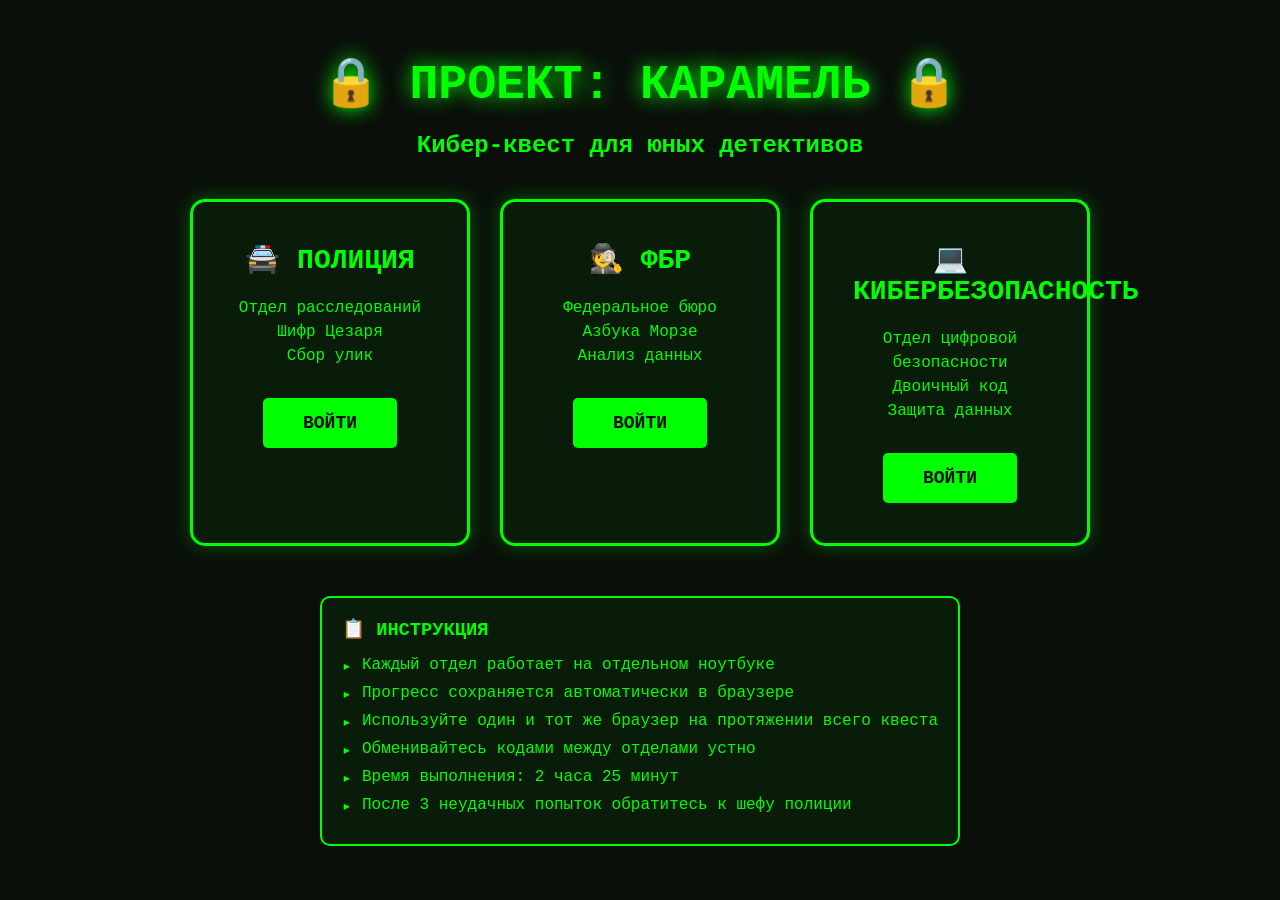
==== index.html @ aca15f00 "Add files via upload" ====
<!DOCTYPE html>
<html lang="ru">
<head>
    <meta charset="UTF-8">
    <meta name="viewport" content="width=device-width, initial-scale=1.0">
    <title>Проект: Карамель - Кибер-квест</title>
    <style>
        * {
            margin: 0;
            padding: 0;
            box-sizing: border-box;
        }
        
        body {
            font-family: 'Courier New', monospace;
            background-color: #0a0f0a;
            color: #00ff00;
            padding: 20px;
            min-height: 100vh;
            display: flex;
            flex-direction: column;
            justify-content: center;
            align-items: center;
        }
        
        h1 {
            font-size: 48px;
            margin-bottom: 20px;
            text-shadow: 0 0 20px #00ff00;
            text-align: center;
        }
        
        h2 {
            font-size: 24px;
            margin-bottom: 40px;
            text-align: center;
        }
        
        .departments {
            display: flex;
            gap: 30px;
            flex-wrap: wrap;
            justify-content: center;
        }
        
        .dept-card {
            background: rgba(0, 255, 0, 0.05);
            border: 3px solid #00ff00;
            border-radius: 15px;
            padding: 40px;
            width: 280px;
            text-align: center;
            transition: all 0.3s;
            box-shadow: 0 0 20px rgba(0, 255, 0, 0.3);
        }
        
        .dept-card:hover {
            transform: scale(1.05);
            box-shadow: 0 0 30px rgba(0, 255, 0, 0.5);
        }
        
        .dept-card h3 {
            font-size: 28px;
            margin-bottom: 20px;
        }
        
        .dept-card p {
            font-size: 16px;
            margin-bottom: 30px;
            line-height: 1.5;
        }
        
        .dept-card a {
            display: inline-block;
            background: #00ff00;
            color: #0a0f0a;
            padding: 15px 40px;
            text-decoration: none;
            border-radius: 5px;
            font-weight: bold;
            font-size: 18px;
            transition: all 0.3s;
        }
        
        .dept-card a:hover {
            background: #00cc00;
            box-shadow: 0 0 15px #00ff00;
        }
        
        .info {
            margin-top: 50px;
            padding: 20px;
            border: 2px solid #00ff00;
            border-radius: 10px;
            max-width: 800px;
            background: rgba(0, 255, 0, 0.05);
        }
        
        .info h3 {
            margin-bottom: 15px;
        }
        
        .info ul {
            list-style: none;
            padding-left: 0;
        }
        
        .info li {
            margin-bottom: 10px;
            padding-left: 20px;
            position: relative;
        }
        
        .info li:before {
            content: "▸";
            position: absolute;
            left: 0;
            color: #00ff00;
        }
    </style>
</head>
<body>
    <h1>🔒 ПРОЕКТ: КАРАМЕЛЬ 🔒</h1>
    <h2>Кибер-квест для юных детективов</h2>
    
    <div class="departments">
        <div class="dept-card">
            <h3>🚔 ПОЛИЦИЯ</h3>
            <p>Отдел расследований<br>Шифр Цезаря<br>Сбор улик</p>
            <a href="police.html">ВОЙТИ</a>
        </div>
        
        <div class="dept-card">
            <h3>🕵️ ФБР</h3>
            <p>Федеральное бюро<br>Азбука Морзе<br>Анализ данных</p>
            <a href="fbi.html">ВОЙТИ</a>
        </div>
        
        <div class="dept-card">
            <h3>💻 КИБЕРБЕЗОПАСНОСТЬ</h3>
            <p>Отдел цифровой безопасности<br>Двоичный код<br>Защита данных</p>
            <a href="cyber.html">ВОЙТИ</a>
        </div>
    </div>
    
    <div class="info">
        <h3>📋 ИНСТРУКЦИЯ</h3>
        <ul>
            <li>Каждый отдел работает на отдельном ноутбуке</li>
            <li>Прогресс сохраняется автоматически в браузере</li>
            <li>Используйте один и тот же браузер на протяжении всего квеста</li>
            <li>Обменивайтесь кодами между отделами устно</li>
            <li>Время выполнения: 2 часа 25 минут</li>
            <li>После 3 неудачных попыток обратитесь к шефу полиции</li>
        </ul>
    </div>
</body>
</html>
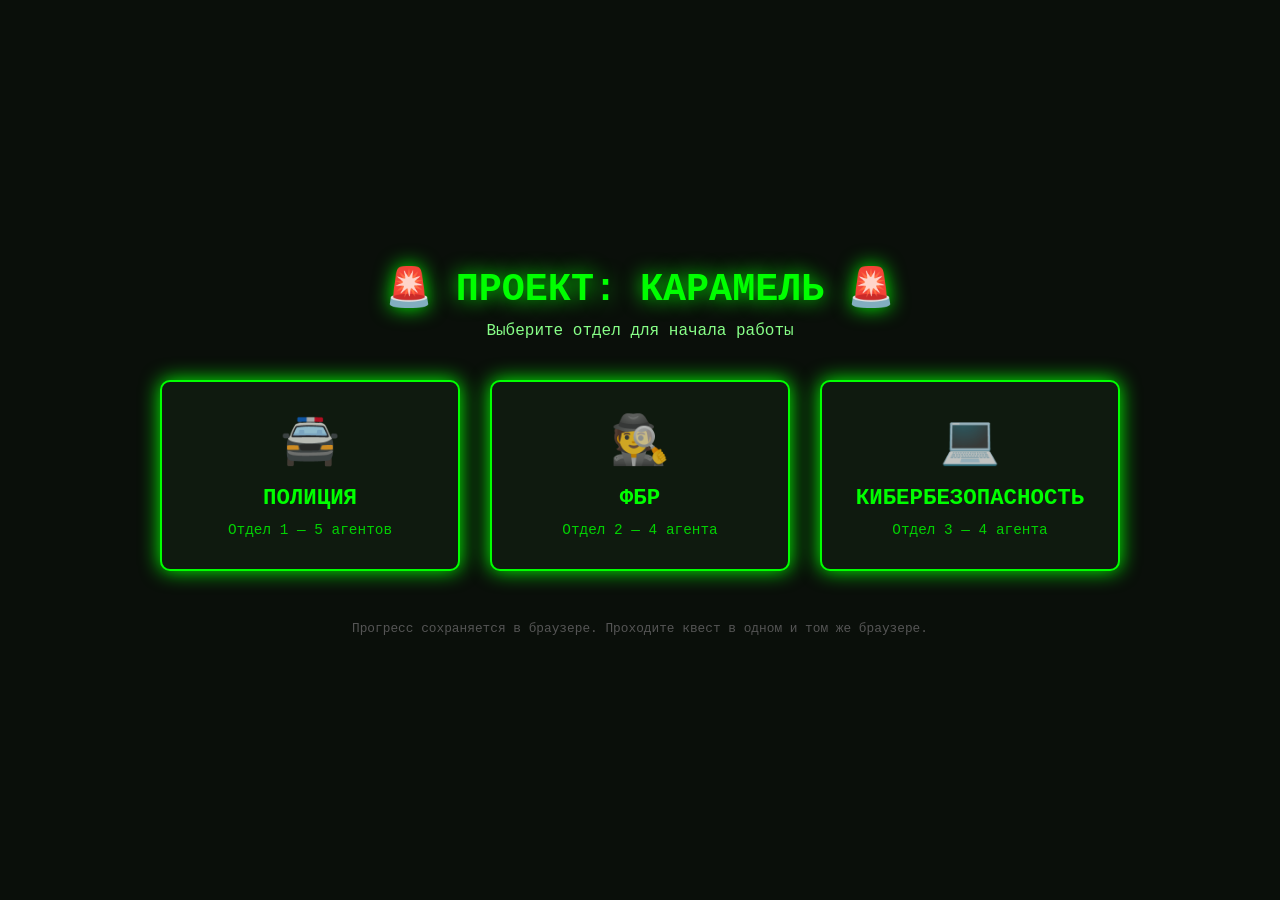
==== commit dd45b348: "Update index.html" ====
--- a/index.html
+++ b/index.html
@@ -1,158 +1,53 @@
 <!DOCTYPE html>
 <html lang="ru">
 <head>
-    <meta charset="UTF-8">
-    <meta name="viewport" content="width=device-width, initial-scale=1.0">
-    <title>Проект: Карамель - Кибер-квест</title>
-    <style>
-        * {
-            margin: 0;
-            padding: 0;
-            box-sizing: border-box;
-        }
-        
-        body {
-            font-family: 'Courier New', monospace;
-            background-color: #0a0f0a;
-            color: #00ff00;
-            padding: 20px;
-            min-height: 100vh;
-            display: flex;
-            flex-direction: column;
-            justify-content: center;
-            align-items: center;
-        }
-        
-        h1 {
-            font-size: 48px;
-            margin-bottom: 20px;
-            text-shadow: 0 0 20px #00ff00;
-            text-align: center;
-        }
-        
-        h2 {
-            font-size: 24px;
-            margin-bottom: 40px;
-            text-align: center;
-        }
-        
-        .departments {
-            display: flex;
-            gap: 30px;
-            flex-wrap: wrap;
-            justify-content: center;
-        }
-        
-        .dept-card {
-            background: rgba(0, 255, 0, 0.05);
-            border: 3px solid #00ff00;
-            border-radius: 15px;
-            padding: 40px;
-            width: 280px;
-            text-align: center;
-            transition: all 0.3s;
-            box-shadow: 0 0 20px rgba(0, 255, 0, 0.3);
-        }
-        
-        .dept-card:hover {
-            transform: scale(1.05);
-            box-shadow: 0 0 30px rgba(0, 255, 0, 0.5);
-        }
-        
-        .dept-card h3 {
-            font-size: 28px;
-            margin-bottom: 20px;
-        }
-        
-        .dept-card p {
-            font-size: 16px;
-            margin-bottom: 30px;
-            line-height: 1.5;
-        }
-        
-        .dept-card a {
-            display: inline-block;
-            background: #00ff00;
-            color: #0a0f0a;
-            padding: 15px 40px;
-            text-decoration: none;
-            border-radius: 5px;
-            font-weight: bold;
-            font-size: 18px;
-            transition: all 0.3s;
-        }
-        
-        .dept-card a:hover {
-            background: #00cc00;
-            box-shadow: 0 0 15px #00ff00;
-        }
-        
-        .info {
-            margin-top: 50px;
-            padding: 20px;
-            border: 2px solid #00ff00;
-            border-radius: 10px;
-            max-width: 800px;
-            background: rgba(0, 255, 0, 0.05);
-        }
-        
-        .info h3 {
-            margin-bottom: 15px;
-        }
-        
-        .info ul {
-            list-style: none;
-            padding-left: 0;
-        }
-        
-        .info li {
-            margin-bottom: 10px;
-            padding-left: 20px;
-            position: relative;
-        }
-        
-        .info li:before {
-            content: "▸";
-            position: absolute;
-            left: 0;
-            color: #00ff00;
-        }
-    </style>
+<meta charset="UTF-8">
+<meta name="viewport" content="width=device-width, initial-scale=1.0">
+<title>Кибер-квест «Проект: Карамель» — выбор отдела</title>
+<style>
+  * { box-sizing: border-box; margin: 0; padding: 0; }
+  body {
+    background: #0a0f0a; color: #00ff00;
+    font-family: 'Courier New', Courier, monospace;
+    min-height: 100vh; display: flex; flex-direction: column;
+    align-items: center; justify-content: center; padding: 20px;
+  }
+  h1 { font-size: 2.4em; text-shadow: 0 0 20px #00ff00; text-align: center; margin-bottom: 10px; }
+  p.sub { color: #8f8; margin-bottom: 40px; text-align: center; }
+  .cards { display: flex; gap: 30px; flex-wrap: wrap; justify-content: center; }
+  a.card {
+    display: block; width: 300px; padding: 30px 20px;
+    border: 2px solid #00ff00; border-radius: 10px;
+    background: #0f1a0f; color: #00ff00; text-decoration: none;
+    text-align: center; transition: .2s; box-shadow: 0 0 20px #00ff00;
+  }
+  a.card:hover { background: #00ff00; color: #0a0f0a; }
+  a.card .icon { font-size: 3em; display: block; margin-bottom: 15px; }
+  a.card h2 { font-size: 1.4em; margin-bottom: 10px; }
+  a.card span { font-size: .9em; opacity: .8; }
+  footer { margin-top: 50px; color: #555; font-size: .8em; }
+</style>
 </head>
 <body>
-    <h1>🔒 ПРОЕКТ: КАРАМЕЛЬ 🔒</h1>
-    <h2>Кибер-квест для юных детективов</h2>
-    
-    <div class="departments">
-        <div class="dept-card">
-            <h3>🚔 ПОЛИЦИЯ</h3>
-            <p>Отдел расследований<br>Шифр Цезаря<br>Сбор улик</p>
-            <a href="police.html">ВОЙТИ</a>
-        </div>
-        
-        <div class="dept-card">
-            <h3>🕵️ ФБР</h3>
-            <p>Федеральное бюро<br>Азбука Морзе<br>Анализ данных</p>
-            <a href="fbi.html">ВОЙТИ</a>
-        </div>
-        
-        <div class="dept-card">
-            <h3>💻 КИБЕРБЕЗОПАСНОСТЬ</h3>
-            <p>Отдел цифровой безопасности<br>Двоичный код<br>Защита данных</p>
-            <a href="cyber.html">ВОЙТИ</a>
-        </div>
-    </div>
-    
-    <div class="info">
-        <h3>📋 ИНСТРУКЦИЯ</h3>
-        <ul>
-            <li>Каждый отдел работает на отдельном ноутбуке</li>
-            <li>Прогресс сохраняется автоматически в браузере</li>
-            <li>Используйте один и тот же браузер на протяжении всего квеста</li>
-            <li>Обменивайтесь кодами между отделами устно</li>
-            <li>Время выполнения: 2 часа 25 минут</li>
-            <li>После 3 неудачных попыток обратитесь к шефу полиции</li>
-        </ul>
-    </div>
+  <h1>🚨 ПРОЕКТ: КАРАМЕЛЬ 🚨</h1>
+  <p class="sub">Выберите отдел для начала работы</p>
+  <div class="cards">
+    <a class="card" href="police.html">
+      <span class="icon">🚔</span>
+      <h2>ПОЛИЦИЯ</h2>
+      <span>Отдел 1 — 5 агентов</span>
+    </a>
+    <a class="card" href="fbi.html">
+      <span class="icon">🕵️</span>
+      <h2>ФБР</h2>
+      <span>Отдел 2 — 4 агента</span>
+    </a>
+    <a class="card" href="cyber.html">
+      <span class="icon">💻</span>
+      <h2>КИБЕРБЕЗОПАСНОСТЬ</h2>
+      <span>Отдел 3 — 4 агента</span>
+    </a>
+  </div>
+  <footer>Прогресс сохраняется в браузере. Проходите квест в одном и том же браузере.</footer>
 </body>
-</html>+</html>
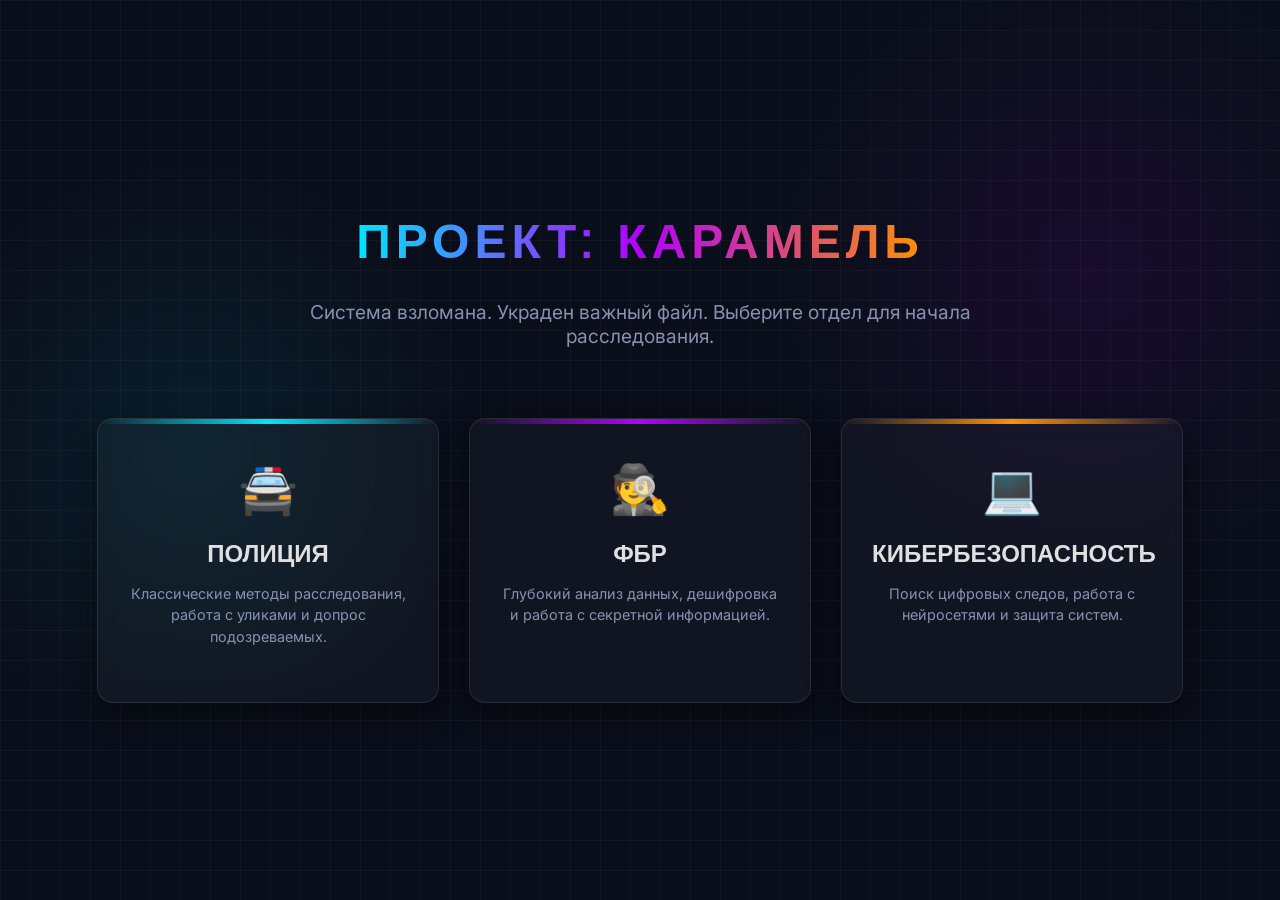
==== commit 4c043ff8: "Update index.html" ====
--- a/index.html
+++ b/index.html
@@ -1,53 +1,124 @@
 <!DOCTYPE html>
 <html lang="ru">
 <head>
-<meta charset="UTF-8">
-<meta name="viewport" content="width=device-width, initial-scale=1.0">
-<title>Кибер-квест «Проект: Карамель» — выбор отдела</title>
-<style>
-  * { box-sizing: border-box; margin: 0; padding: 0; }
-  body {
-    background: #0a0f0a; color: #00ff00;
-    font-family: 'Courier New', Courier, monospace;
-    min-height: 100vh; display: flex; flex-direction: column;
-    align-items: center; justify-content: center; padding: 20px;
-  }
-  h1 { font-size: 2.4em; text-shadow: 0 0 20px #00ff00; text-align: center; margin-bottom: 10px; }
-  p.sub { color: #8f8; margin-bottom: 40px; text-align: center; }
-  .cards { display: flex; gap: 30px; flex-wrap: wrap; justify-content: center; }
-  a.card {
-    display: block; width: 300px; padding: 30px 20px;
-    border: 2px solid #00ff00; border-radius: 10px;
-    background: #0f1a0f; color: #00ff00; text-decoration: none;
-    text-align: center; transition: .2s; box-shadow: 0 0 20px #00ff00;
-  }
-  a.card:hover { background: #00ff00; color: #0a0f0a; }
-  a.card .icon { font-size: 3em; display: block; margin-bottom: 15px; }
-  a.card h2 { font-size: 1.4em; margin-bottom: 10px; }
-  a.card span { font-size: .9em; opacity: .8; }
-  footer { margin-top: 50px; color: #555; font-size: .8em; }
-</style>
+    <meta charset="UTF-8">
+    <meta name="viewport" content="width=device-width, initial-scale=1.0">
+    <title>КИБЕР-КВЕСТ | ВЫБОР ОТДЕЛА</title>
+    <link href="https://fonts.googleapis.com/css2?family=Orbitron:wght@400;700&family=Inter:wght@300;400;600&display=swap" rel="stylesheet">
+    <style>
+        :root {
+            --bg-color: #0a0e1a;
+            --text-color: #e0e0e0;
+            --police-color: #00e5ff;
+            --fbi-color: #b300ff;
+            --cyber-color: #ff9100;
+        }
+        body {
+            background-color: var(--bg-color);
+            background-image: 
+                radial-gradient(circle at 15% 50%, rgba(0, 229, 255, 0.08), transparent 25%),
+                radial-gradient(circle at 85% 30%, rgba(179, 0, 255, 0.08), transparent 25%),
+                linear-gradient(rgba(255,255,255,0.03) 1px, transparent 1px),
+                linear-gradient(90deg, rgba(255,255,255,0.03) 1px, transparent 1px);
+            background-size: 100% 100%, 100% 100%, 30px 30px, 30px 30px;
+            color: var(--text-color);
+            font-family: 'Inter', sans-serif;
+            margin: 0;
+            padding: 0;
+            min-height: 100vh;
+            display: flex;
+            flex-direction: column;
+            align-items: center;
+            justify-content: center;
+            overflow-x: hidden;
+        }
+        h1 {
+            font-family: 'Orbitron', sans-serif;
+            font-size: 3rem;
+            text-transform: uppercase;
+            letter-spacing: 5px;
+            margin-bottom: 10px;
+            text-align: center;
+            background: linear-gradient(90deg, #00e5ff, #b300ff, #ff9100);
+            -webkit-background-clip: text;
+            -webkit-text-fill-color: transparent;
+            animation: pulse 3s infinite alternate;
+        }
+        p.subtitle {
+            font-size: 1.2rem;
+            color: #8892b0;
+            margin-bottom: 50px;
+            text-align: center;
+            max-width: 800px;
+        }
+        .cards-container {
+            display: flex;
+            gap: 30px;
+            flex-wrap: wrap;
+            justify-content: center;
+            padding: 20px;
+        }
+        .card {
+            background: rgba(255, 255, 255, 0.03);
+            backdrop-filter: blur(10px);
+            border: 1px solid rgba(255, 255, 255, 0.1);
+            border-radius: 16px;
+            padding: 40px 30px;
+            width: 280px;
+            text-align: center;
+            text-decoration: none;
+            color: var(--text-color);
+            transition: all 0.4s ease;
+            position: relative;
+            overflow: hidden;
+            box-shadow: 0 10px 30px rgba(0,0,0,0.5);
+        }
+        .card::before {
+            content: '';
+            position: absolute;
+            top: 0; left: 0; width: 100%; height: 5px;
+            background: linear-gradient(90deg, transparent, transparent);
+            transition: all 0.4s ease;
+        }
+        .card.police::before { background: linear-gradient(90deg, transparent, var(--police-color), transparent); }
+        .card.fbi::before { background: linear-gradient(90deg, transparent, var(--fbi-color), transparent); }
+        .card.cyber::before { background: linear-gradient(90deg, transparent, var(--cyber-color), transparent); }
+        
+        .card:hover { transform: translateY(-10px) scale(1.02); }
+        .card.police:hover { border-color: var(--police-color); box-shadow: 0 10px 40px rgba(0, 229, 255, 0.3); }
+        .card.fbi:hover { border-color: var(--fbi-color); box-shadow: 0 10px 40px rgba(179, 0, 255, 0.3); }
+        .card.cyber:hover { border-color: var(--cyber-color); box-shadow: 0 10px 40px rgba(255, 145, 0, 0.3); }
+
+        .card h2 { font-family: 'Orbitron', sans-serif; font-size: 1.5rem; margin-bottom: 15px; }
+        .card p { font-size: 0.9rem; color: #8892b0; line-height: 1.5; }
+        .icon { font-size: 3rem; margin-bottom: 20px; display: block; }
+        
+        @keyframes pulse {
+            0% { text-shadow: 0 0 10px rgba(0, 229, 255, 0.2); }
+            100% { text-shadow: 0 0 20px rgba(179, 0, 255, 0.4); }
+        }
+    </style>
 </head>
 <body>
-  <h1>🚨 ПРОЕКТ: КАРАМЕЛЬ 🚨</h1>
-  <p class="sub">Выберите отдел для начала работы</p>
-  <div class="cards">
-    <a class="card" href="police.html">
-      <span class="icon">🚔</span>
-      <h2>ПОЛИЦИЯ</h2>
-      <span>Отдел 1 — 5 агентов</span>
-    </a>
-    <a class="card" href="fbi.html">
-      <span class="icon">🕵️</span>
-      <h2>ФБР</h2>
-      <span>Отдел 2 — 4 агента</span>
-    </a>
-    <a class="card" href="cyber.html">
-      <span class="icon">💻</span>
-      <h2>КИБЕРБЕЗОПАСНОСТЬ</h2>
-      <span>Отдел 3 — 4 агента</span>
-    </a>
-  </div>
-  <footer>Прогресс сохраняется в браузере. Проходите квест в одном и том же браузере.</footer>
+    <h1>Проект: Карамель</h1>
+    <p class="subtitle">Система взломана. Украден важный файл. Выберите отдел для начала расследования.</p>
+
+    <div class="cards-container">
+        <a href="police.html" class="card police">
+            <span class="icon">🚔</span>
+            <h2>ПОЛИЦИЯ</h2>
+            <p>Классические методы расследования, работа с уликами и допрос подозреваемых.</p>
+        </a>
+        <a href="fbi.html" class="card fbi">
+            <span class="icon">🕵️</span>
+            <h2>ФБР</h2>
+            <p>Глубокий анализ данных, дешифровка и работа с секретной информацией.</p>
+        </a>
+        <a href="cyber.html" class="card cyber">
+            <span class="icon">💻</span>
+            <h2>КИБЕРБЕЗОПАСНОСТЬ</h2>
+            <p>Поиск цифровых следов, работа с нейросетями и защита систем.</p>
+        </a>
+    </div>
 </body>
 </html>
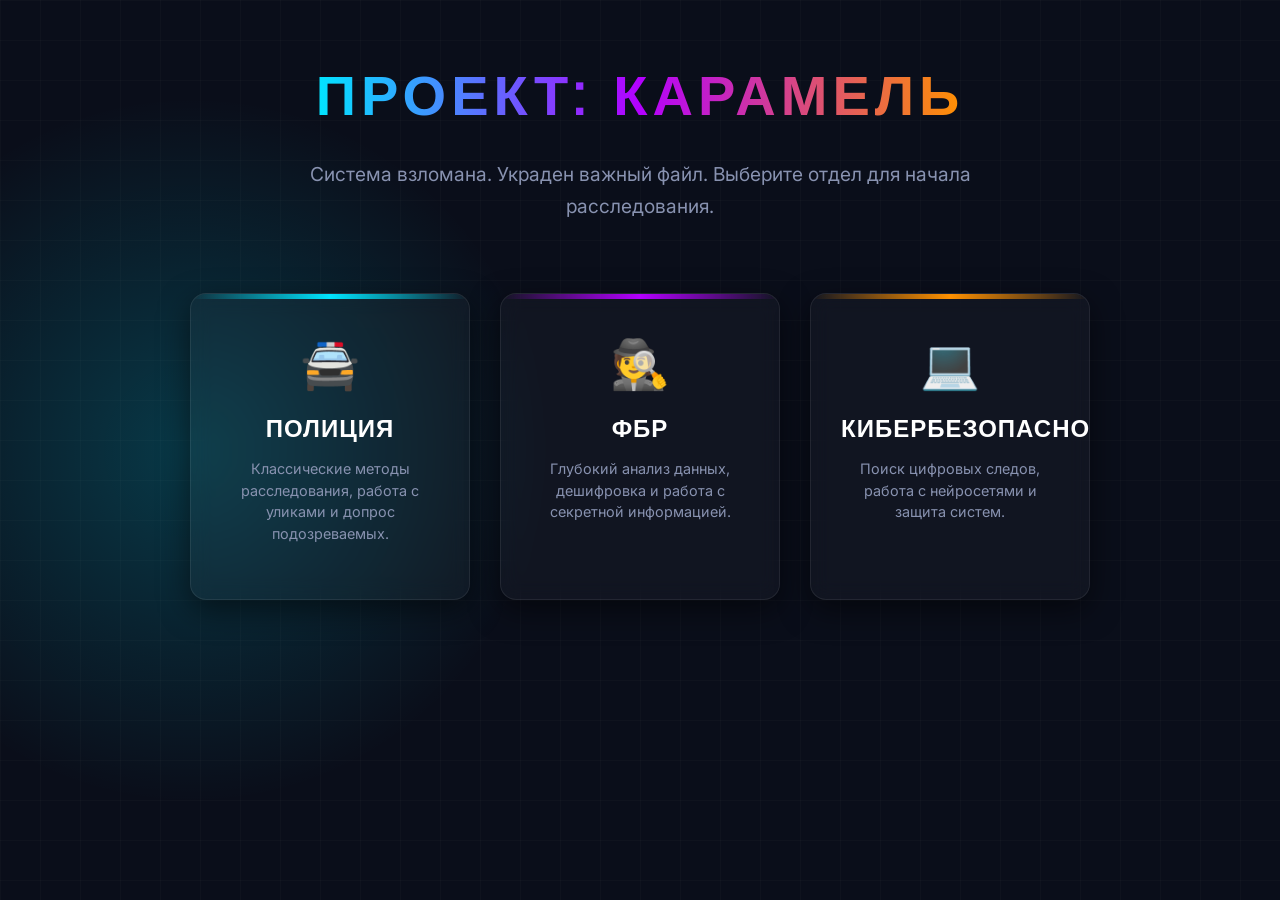
==== commit 00679502: "Update index.html" ====
--- a/index.html
+++ b/index.html
@@ -4,121 +4,39 @@
     <meta charset="UTF-8">
     <meta name="viewport" content="width=device-width, initial-scale=1.0">
     <title>КИБЕР-КВЕСТ | ВЫБОР ОТДЕЛА</title>
-    <link href="https://fonts.googleapis.com/css2?family=Orbitron:wght@400;700&family=Inter:wght@300;400;600&display=swap" rel="stylesheet">
-    <style>
-        :root {
-            --bg-color: #0a0e1a;
-            --text-color: #e0e0e0;
-            --police-color: #00e5ff;
-            --fbi-color: #b300ff;
-            --cyber-color: #ff9100;
-        }
-        body {
-            background-color: var(--bg-color);
-            background-image: 
-                radial-gradient(circle at 15% 50%, rgba(0, 229, 255, 0.08), transparent 25%),
-                radial-gradient(circle at 85% 30%, rgba(179, 0, 255, 0.08), transparent 25%),
-                linear-gradient(rgba(255,255,255,0.03) 1px, transparent 1px),
-                linear-gradient(90deg, rgba(255,255,255,0.03) 1px, transparent 1px);
-            background-size: 100% 100%, 100% 100%, 30px 30px, 30px 30px;
-            color: var(--text-color);
-            font-family: 'Inter', sans-serif;
-            margin: 0;
-            padding: 0;
-            min-height: 100vh;
-            display: flex;
-            flex-direction: column;
-            align-items: center;
-            justify-content: center;
-            overflow-x: hidden;
-        }
-        h1 {
-            font-family: 'Orbitron', sans-serif;
-            font-size: 3rem;
-            text-transform: uppercase;
-            letter-spacing: 5px;
-            margin-bottom: 10px;
-            text-align: center;
-            background: linear-gradient(90deg, #00e5ff, #b300ff, #ff9100);
-            -webkit-background-clip: text;
-            -webkit-text-fill-color: transparent;
-            animation: pulse 3s infinite alternate;
-        }
-        p.subtitle {
-            font-size: 1.2rem;
-            color: #8892b0;
-            margin-bottom: 50px;
-            text-align: center;
-            max-width: 800px;
-        }
-        .cards-container {
-            display: flex;
-            gap: 30px;
-            flex-wrap: wrap;
-            justify-content: center;
-            padding: 20px;
-        }
-        .card {
-            background: rgba(255, 255, 255, 0.03);
-            backdrop-filter: blur(10px);
-            border: 1px solid rgba(255, 255, 255, 0.1);
-            border-radius: 16px;
-            padding: 40px 30px;
-            width: 280px;
-            text-align: center;
-            text-decoration: none;
-            color: var(--text-color);
-            transition: all 0.4s ease;
-            position: relative;
-            overflow: hidden;
-            box-shadow: 0 10px 30px rgba(0,0,0,0.5);
-        }
-        .card::before {
-            content: '';
-            position: absolute;
-            top: 0; left: 0; width: 100%; height: 5px;
-            background: linear-gradient(90deg, transparent, transparent);
-            transition: all 0.4s ease;
-        }
-        .card.police::before { background: linear-gradient(90deg, transparent, var(--police-color), transparent); }
-        .card.fbi::before { background: linear-gradient(90deg, transparent, var(--fbi-color), transparent); }
-        .card.cyber::before { background: linear-gradient(90deg, transparent, var(--cyber-color), transparent); }
-        
-        .card:hover { transform: translateY(-10px) scale(1.02); }
-        .card.police:hover { border-color: var(--police-color); box-shadow: 0 10px 40px rgba(0, 229, 255, 0.3); }
-        .card.fbi:hover { border-color: var(--fbi-color); box-shadow: 0 10px 40px rgba(179, 0, 255, 0.3); }
-        .card.cyber:hover { border-color: var(--cyber-color); box-shadow: 0 10px 40px rgba(255, 145, 0, 0.3); }
-
-        .card h2 { font-family: 'Orbitron', sans-serif; font-size: 1.5rem; margin-bottom: 15px; }
-        .card p { font-size: 0.9rem; color: #8892b0; line-height: 1.5; }
-        .icon { font-size: 3rem; margin-bottom: 20px; display: block; }
-        
-        @keyframes pulse {
-            0% { text-shadow: 0 0 10px rgba(0, 229, 255, 0.2); }
-            100% { text-shadow: 0 0 20px rgba(179, 0, 255, 0.4); }
-        }
-    </style>
+    <!-- Подключаем шрифты -->
+    <link href="https://fonts.googleapis.com/css2?family=Orbitron:wght@500;700&family=Inter:wght@300;400;600&family=Share+Tech+Mono&display=swap" rel="stylesheet">
+    <!-- Подключаем общий CSS -->
+    <link rel="stylesheet" href="style.css">
 </head>
 <body>
-    <h1>Проект: Карамель</h1>
+    
+    <!-- Заголовок и описание -->
+    <h1 class="main-title">Проект: Карамель</h1>
     <p class="subtitle">Система взломана. Украден важный файл. Выберите отдел для начала расследования.</p>
 
+    <!-- Карточки выбора отдела -->
     <div class="cards-container">
+        
         <a href="police.html" class="card police">
             <span class="icon">🚔</span>
             <h2>ПОЛИЦИЯ</h2>
             <p>Классические методы расследования, работа с уликами и допрос подозреваемых.</p>
         </a>
+        
         <a href="fbi.html" class="card fbi">
             <span class="icon">🕵️</span>
             <h2>ФБР</h2>
             <p>Глубокий анализ данных, дешифровка и работа с секретной информацией.</p>
         </a>
+        
         <a href="cyber.html" class="card cyber">
             <span class="icon">💻</span>
             <h2>КИБЕРБЕЗОПАСНОСТЬ</h2>
             <p>Поиск цифровых следов, работа с нейросетями и защита систем.</p>
         </a>
+        
     </div>
+
 </body>
 </html>
--- a/style.css
+++ b/style.css
@@ -0,0 +1,294 @@
+/* =========================================
+   ОБЩИЕ СТИЛИ (БАЗА)
+   ========================================= */
+:root {
+    --bg-color: #0a0e1a;
+    --text-color: #e0e0e0;
+    --text-muted: #8892b0;
+    --panel-bg: rgba(255, 255, 255, 0.03);
+    --border-color: rgba(255, 255, 255, 0.08);
+    
+    /* Дефолтный акцент (Полиция) */
+    --accent: #00e5ff;
+    --accent-glow: rgba(0, 229, 255, 0.2);
+    --accent-gradient: linear-gradient(135deg, #00e5ff, #0077ff);
+}
+
+/* Цветовые темы для разных отделов */
+body.theme-fbi {
+    --accent: #b300ff;
+    --accent-glow: rgba(179, 0, 255, 0.2);
+    --accent-gradient: linear-gradient(135deg, #b300ff, #6600ff);
+}
+body.theme-cyber {
+    --accent: #ff9100;
+    --accent-glow: rgba(255, 145, 0, 0.2);
+    --accent-gradient: linear-gradient(135deg, #ff9100, #ff4400);
+}
+
+body {
+    background-color: var(--bg-color);
+    background-image: 
+        radial-gradient(circle at 15% 50%, var(--accent-glow), transparent 30%),
+        linear-gradient(rgba(255,255,255,0.02) 1px, transparent 1px),
+        linear-gradient(90deg, rgba(255,255,255,0.02) 1px, transparent 1px);
+    background-size: 100% 100%, 40px 40px, 40px 40px;
+    color: var(--text-color);
+    font-family: 'Inter', sans-serif;
+    margin: 0;
+    padding: 20px;
+    min-height: 100vh;
+    display: flex;
+    flex-direction: column;
+    align-items: center;
+    box-sizing: border-box;
+}
+
+/* =========================================
+   ГЛАВНАЯ СТРАНИЦА (index.html)
+   ========================================= */
+.main-title {
+    font-family: 'Orbitron', sans-serif;
+    font-size: 3.5rem;
+    text-transform: uppercase;
+    letter-spacing: 5px;
+    margin-bottom: 10px;
+    text-align: center;
+    background: linear-gradient(90deg, #00e5ff, #b300ff, #ff9100);
+    -webkit-background-clip: text;
+    -webkit-text-fill-color: transparent;
+    animation: pulse 3s infinite alternate;
+}
+.subtitle {
+    font-size: 1.2rem;
+    color: var(--text-muted);
+    margin-bottom: 50px;
+    text-align: center;
+    max-width: 800px;
+}
+.cards-container {
+    display: flex;
+    gap: 30px;
+    flex-wrap: wrap;
+    justify-content: center;
+    padding: 20px;
+}
+.card {
+    background: var(--panel-bg);
+    backdrop-filter: blur(10px);
+    border: 1px solid var(--border-color);
+    border-radius: 16px;
+    padding: 40px 30px;
+    width: 280px;
+    text-align: center;
+    text-decoration: none;
+    color: var(--text-color);
+    transition: all 0.4s ease;
+    position: relative;
+    overflow: hidden;
+    box-shadow: 0 10px 30px rgba(0,0,0,0.5);
+    box-sizing: border-box;
+}
+.card::before {
+    content: '';
+    position: absolute;
+    top: 0; left: 0; width: 100%; height: 5px;
+    background: transparent;
+    transition: all 0.4s ease;
+}
+.card.police::before { background: linear-gradient(90deg, transparent, #00e5ff, transparent); }
+.card.fbi::before { background: linear-gradient(90deg, transparent, #b300ff, transparent); }
+.card.cyber::before { background: linear-gradient(90deg, transparent, #ff9100, transparent); }
+
+.card:hover { transform: translateY(-10px) scale(1.02); }
+.card.police:hover { border-color: #00e5ff; box-shadow: 0 10px 40px rgba(0, 229, 255, 0.3); }
+.card.fbi:hover { border-color: #b300ff; box-shadow: 0 10px 40px rgba(179, 0, 255, 0.3); }
+.card.cyber:hover { border-color: #ff9100; box-shadow: 0 10px 40px rgba(255, 145, 0, 0.3); }
+
+.card h2 { font-family: 'Orbitron', sans-serif; font-size: 1.5rem; margin-bottom: 15px; }
+.card p { font-size: 0.9rem; color: var(--text-muted); line-height: 1.5; }
+.icon { font-size: 3rem; margin-bottom: 20px; display: block; }
+
+/* =========================================
+   ИНТЕРФЕЙС КВЕСТА (police.html, fbi.html, cyber.html)
+   ========================================= */
+.top-bar {
+    display: flex;
+    justify-content: space-between;
+    align-items: center;
+    width: 100%;
+    max-width: 900px;
+    background: var(--panel-bg);
+    backdrop-filter: blur(12px);
+    border: 1px solid var(--border-color);
+    border-radius: 16px;
+    padding: 15px 30px;
+    margin-bottom: 40px;
+    box-shadow: 0 8px 32px rgba(0,0,0,0.3);
+    box-sizing: border-box;
+}
+.logo { font-family: 'Orbitron', sans-serif; font-size: 1.5rem; font-weight: 700; color: #fff; letter-spacing: 2px; }
+.logo span { color: var(--accent); }
+.timer { font-family: 'Share Tech Mono', monospace; font-size: 1.8rem; color: #ff4444; text-shadow: 0 0 10px rgba(255, 68, 68, 0.4); font-weight: bold; }
+.dossier-btn {
+    background: rgba(255, 255, 255, 0.05);
+    color: var(--accent);
+    border: 1px solid var(--accent);
+    padding: 10px 24px;
+    border-radius: 8px;
+    cursor: pointer;
+    font-family: 'Inter', sans-serif;
+    font-weight: 600;
+    transition: all 0.3s ease;
+}
+.dossier-btn:hover { background: var(--accent); color: #000; box-shadow: 0 0 15px var(--accent-glow); transform: translateY(-2px); }
+
+.quest-container { width: 100%; max-width: 900px; }
+.stage {
+    background: var(--panel-bg);
+    backdrop-filter: blur(12px);
+    border: 1px solid var(--border-color);
+    border-radius: 20px;
+    padding: 40px;
+    margin-bottom: 30px;
+    box-shadow: 0 10px 40px rgba(0,0,0,0.4);
+    animation: slideUp 0.6s cubic-bezier(0.16, 1, 0.3, 1);
+    position: relative;
+    overflow: hidden;
+    box-sizing: border-box;
+}
+.stage::before {
+    content: '';
+    position: absolute;
+    top: 0; left: 0; width: 100%; height: 4px;
+    background: linear-gradient(90deg, transparent, var(--accent), transparent);
+    opacity: 0.7;
+}
+.hidden { display: none !important; }
+
+h2 { font-family: 'Orbitron', sans-serif; font-size: 1.8rem; color: #fff; margin-top: 0; margin-bottom: 20px; letter-spacing: 1px; }
+p { line-height: 1.7; font-size: 1.1rem; color: #d0d0d0; }
+
+.info-block {
+    background: rgba(255, 255, 255, 0.02);
+    border: 1px solid var(--border-color);
+    padding: 20px;
+    border-radius: 12px;
+    margin: 25px 0;
+    font-size: 0.95rem;
+    color: #b0c4de;
+    border-left: 4px solid var(--accent);
+}
+.info-block strong { color: var(--accent); }
+
+.terminal {
+    background: rgba(0, 0, 0, 0.6);
+    font-family: 'Share Tech Mono', monospace;
+    color: #00ff00;
+    padding: 20px;
+    border-radius: 12px;
+    border: 1px solid rgba(0, 255, 0, 0.2);
+    margin: 20px 0;
+    word-break: break-all;
+    font-size: 1.1rem;
+    letter-spacing: 1px;
+}
+
+input[type="text"], input[type="password"] {
+    width: 100%;
+    box-sizing: border-box;
+    background: rgba(0,0,0,0.4);
+    border: 1px solid var(--border-color);
+    color: #fff;
+    padding: 16px 20px;
+    border-radius: 12px;
+    font-size: 1.1rem;
+    font-family: 'Inter', sans-serif;
+    margin-bottom: 20px;
+    transition: all 0.3s ease;
+}
+input:focus { outline: none; border-color: var(--accent); box-shadow: 0 0 15px var(--accent-glow); background: rgba(0,0,0,0.6); }
+input::placeholder { color: #556; }
+input[type="file"] {
+    margin-bottom: 20px; color: #fff; background: rgba(0,0,0,0.4); padding: 15px; border-radius: 12px; border: 1px solid var(--border-color); width: 100%; box-sizing: border-box;
+}
+
+.btn {
+    background: var(--accent-gradient);
+    color: #000;
+    border: none;
+    padding: 16px 40px;
+    border-radius: 12px;
+    font-size: 1.1rem;
+    font-weight: 700;
+    cursor: pointer;
+    transition: all 0.3s ease;
+    text-transform: uppercase;
+    letter-spacing: 1px;
+    box-shadow: 0 4px 15px var(--accent-glow);
+}
+.btn:hover { transform: translateY(-2px); box-shadow: 0 8px 25px var(--accent-glow); }
+.btn-warning { background: linear-gradient(135deg, #ffbb33, #ff8800); box-shadow: none; color: #000; }
+
+.msg { color: #ff5555; margin-top: 15px; font-weight: 600; font-size: 0.95rem; }
+.hint { color: #ffbb33; margin-top: 10px; font-weight: 500; font-style: italic; font-size: 0.95rem; }
+
+/* Модальное окно досье */
+.modal {
+    position: fixed; top: 0; left: 0; width: 100%; height: 100%;
+    background: rgba(10, 14, 26, 0.8);
+    backdrop-filter: blur(8px);
+    display: none; justify-content: center; align-items: flex-start;
+    padding-top: 60px; z-index: 1000;
+    overflow-y: auto;
+}
+.modal.active { display: flex; }
+.modal-content {
+    background: rgba(20, 25, 40, 0.95);
+    border: 1px solid var(--border-color);
+    border-radius: 20px;
+    width: 90%; max-width: 800px;
+    padding: 40px;
+    box-shadow: 0 20px 60px rgba(0,0,0,0.6);
+    position: relative;
+    animation: slideUp 0.4s ease;
+    box-sizing: border-box;
+}
+.close-btn {
+    position: absolute; top: 20px; right: 25px;
+    background: none; border: none; color: #ff5555;
+    font-size: 2rem; cursor: pointer; transition: transform 0.2s;
+}
+.close-btn:hover { transform: scale(1.2); }
+
+.dossier-list { list-style: none; padding: 0; display: grid; grid-template-columns: 1fr 1fr; gap: 20px; margin-top: 20px; }
+.dossier-item {
+    background: rgba(255,255,255,0.03);
+    border: 1px solid rgba(255,255,255,0.05);
+    padding: 20px; border-radius: 12px;
+    transition: all 0.3s ease;
+}
+.dossier-item:hover { border-color: var(--accent); background: rgba(255, 255, 255, 0.05); transform: translateY(-2px); }
+.dossier-name { font-family: 'Orbitron', sans-serif; color: var(--accent); font-size: 1.1rem; margin-bottom: 10px; display: block; }
+.dossier-text { font-size: 0.9rem; color: #a0b0c0; line-height: 1.6; }
+
+.final-block {
+    text-align: center; padding: 40px; background: rgba(255, 255, 255, 0.02); border-radius: 16px; border: 1px solid var(--accent); margin-top: 20px;
+}
+.final-block h2 { color: #00ff00; font-size: 2.2rem; font-family:'Orbitron'; }
+
+@keyframes slideUp {
+    from { opacity: 0; transform: translateY(30px); }
+    to { opacity: 1; transform: translateY(0); }
+}
+@keyframes pulse {
+    0% { text-shadow: 0 0 10px rgba(0, 229, 255, 0.2); }
+    100% { text-shadow: 0 0 20px rgba(179, 0, 255, 0.4); }
+}
+
+/* Адаптивность для мобильных */
+@media (max-width: 768px) {
+    .dossier-list { grid-template-columns: 1fr; }
+    .top-bar { flex-direction: column; gap: 15px; text-align: center; }
+    .main-title { font-size: 2rem; }
+}
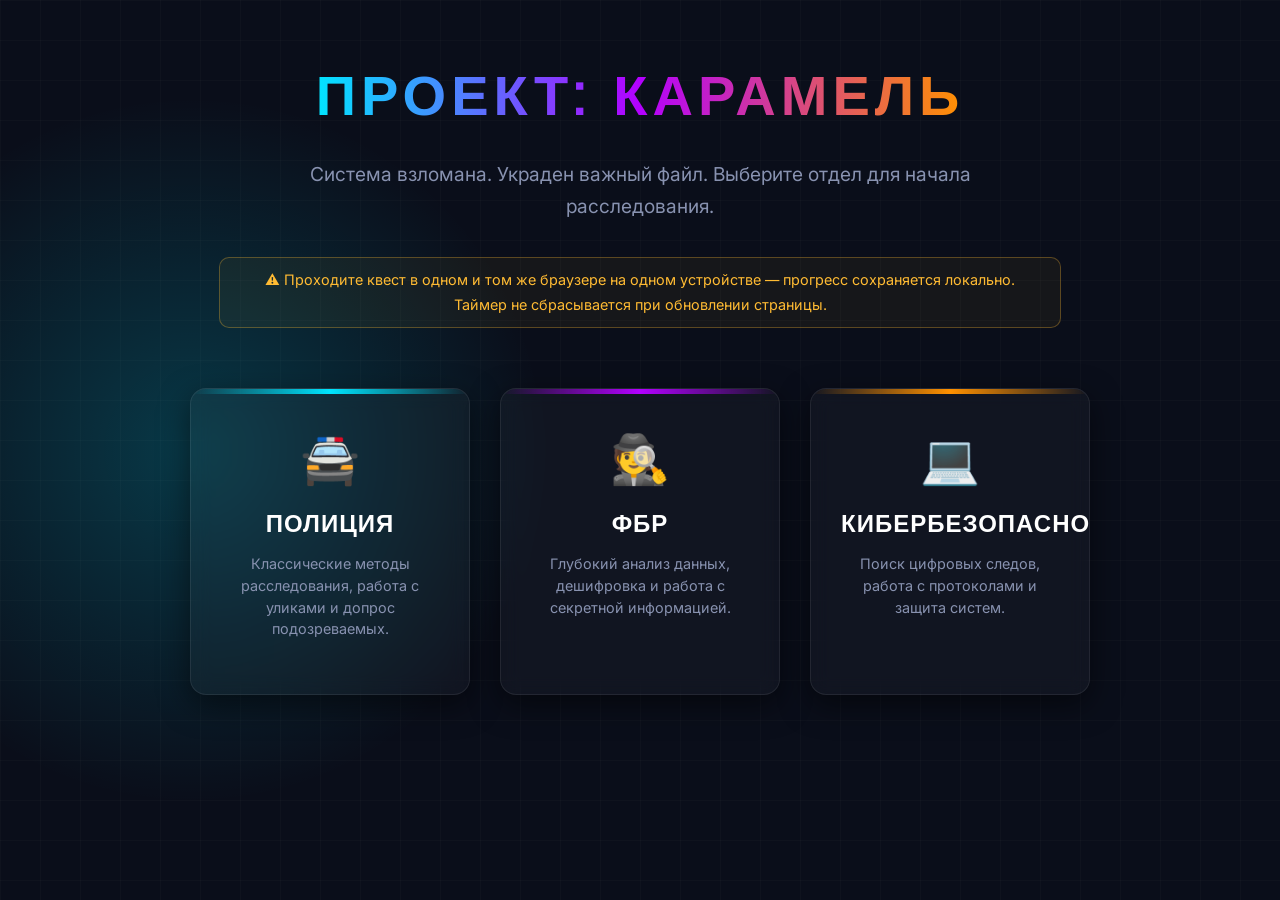
==== commit 6646d54b: "Update index.html" ====
--- a/index.html
+++ b/index.html
@@ -4,39 +4,30 @@
     <meta charset="UTF-8">
     <meta name="viewport" content="width=device-width, initial-scale=1.0">
     <title>КИБЕР-КВЕСТ | ВЫБОР ОТДЕЛА</title>
-    <!-- Подключаем шрифты -->
     <link href="https://fonts.googleapis.com/css2?family=Orbitron:wght@500;700&family=Inter:wght@300;400;600&family=Share+Tech+Mono&display=swap" rel="stylesheet">
-    <!-- Подключаем общий CSS -->
     <link rel="stylesheet" href="style.css">
 </head>
 <body>
-    
-    <!-- Заголовок и описание -->
     <h1 class="main-title">Проект: Карамель</h1>
     <p class="subtitle">Система взломана. Украден важный файл. Выберите отдел для начала расследования.</p>
+    <p class="warning-note">⚠️ Проходите квест в одном и том же браузере на одном устройстве — прогресс сохраняется локально. Таймер не сбрасывается при обновлении страницы.</p>
 
-    <!-- Карточки выбора отдела -->
     <div class="cards-container">
-        
         <a href="police.html" class="card police">
             <span class="icon">🚔</span>
             <h2>ПОЛИЦИЯ</h2>
             <p>Классические методы расследования, работа с уликами и допрос подозреваемых.</p>
         </a>
-        
         <a href="fbi.html" class="card fbi">
             <span class="icon">🕵️</span>
             <h2>ФБР</h2>
             <p>Глубокий анализ данных, дешифровка и работа с секретной информацией.</p>
         </a>
-        
         <a href="cyber.html" class="card cyber">
             <span class="icon">💻</span>
             <h2>КИБЕРБЕЗОПАСНОСТЬ</h2>
-            <p>Поиск цифровых следов, работа с нейросетями и защита систем.</p>
+            <p>Поиск цифровых следов, работа с протоколами и защита систем.</p>
         </a>
-        
     </div>
-
 </body>
 </html>
--- a/style.css
+++ b/style.css
@@ -7,14 +7,11 @@
     --text-muted: #8892b0;
     --panel-bg: rgba(255, 255, 255, 0.03);
     --border-color: rgba(255, 255, 255, 0.08);
-    
-    /* Дефолтный акцент (Полиция) */
     --accent: #00e5ff;
     --accent-glow: rgba(0, 229, 255, 0.2);
     --accent-gradient: linear-gradient(135deg, #00e5ff, #0077ff);
 }
 
-/* Цветовые темы для разных отделов */
 body.theme-fbi {
     --accent: #b300ff;
     --accent-glow: rgba(179, 0, 255, 0.2);
@@ -62,9 +59,20 @@
 .subtitle {
     font-size: 1.2rem;
     color: var(--text-muted);
-    margin-bottom: 50px;
+    margin-bottom: 20px;
     text-align: center;
     max-width: 800px;
+}
+.warning-note {
+    font-size: 0.9rem;
+    color: #ffbb33;
+    text-align: center;
+    max-width: 800px;
+    margin-bottom: 40px;
+    padding: 10px 20px;
+    border: 1px solid rgba(255,187,51,0.3);
+    border-radius: 10px;
+    background: rgba(255,187,51,0.05);
 }
 .cards-container {
     display: flex;
@@ -99,18 +107,16 @@
 .card.police::before { background: linear-gradient(90deg, transparent, #00e5ff, transparent); }
 .card.fbi::before { background: linear-gradient(90deg, transparent, #b300ff, transparent); }
 .card.cyber::before { background: linear-gradient(90deg, transparent, #ff9100, transparent); }
-
 .card:hover { transform: translateY(-10px) scale(1.02); }
 .card.police:hover { border-color: #00e5ff; box-shadow: 0 10px 40px rgba(0, 229, 255, 0.3); }
 .card.fbi:hover { border-color: #b300ff; box-shadow: 0 10px 40px rgba(179, 0, 255, 0.3); }
 .card.cyber:hover { border-color: #ff9100; box-shadow: 0 10px 40px rgba(255, 145, 0, 0.3); }
-
 .card h2 { font-family: 'Orbitron', sans-serif; font-size: 1.5rem; margin-bottom: 15px; }
 .card p { font-size: 0.9rem; color: var(--text-muted); line-height: 1.5; }
 .icon { font-size: 3rem; margin-bottom: 20px; display: block; }
 
 /* =========================================
-   ИНТЕРФЕЙС КВЕСТА (police.html, fbi.html, cyber.html)
+   ИНТЕРФЕЙС КВЕСТА
    ========================================= */
 .top-bar {
     display: flex;
@@ -207,8 +213,8 @@
     margin-bottom: 20px;
     transition: all 0.3s ease;
 }
-input:focus { outline: none; border-color: var(--accent); box-shadow: 0 0 15px var(--accent-glow); background: rgba(0,0,0,0.6); }
-input::placeholder { color: #556; }
+input:focus, textarea:focus { outline: none; border-color: var(--accent); box-shadow: 0 0 15px var(--accent-glow); background: rgba(0,0,0,0.6); }
+input::placeholder, textarea::placeholder { color: #556; }
 input[type="file"] {
     margin-bottom: 20px; color: #fff; background: rgba(0,0,0,0.4); padding: 15px; border-radius: 12px; border: 1px solid var(--border-color); width: 100%; box-sizing: border-box;
 }
@@ -233,6 +239,12 @@
 .msg { color: #ff5555; margin-top: 15px; font-weight: 600; font-size: 0.95rem; }
 .hint { color: #ffbb33; margin-top: 10px; font-weight: 500; font-style: italic; font-size: 0.95rem; }
 
+/* Добавлено для 20 этапов */
+.progress-bar { font-family:'Share Tech Mono',monospace; color:var(--accent); font-size:0.95rem; margin-bottom:10px; letter-spacing:1px; }
+.notes-area { width:100%; box-sizing:border-box; min-height:90px; background:rgba(0,0,0,0.4); border:1px solid var(--border-color); color:#fff; border-radius:12px; padding:12px; font-family:'Inter',sans-serif; font-size:0.95rem; margin-top:10px; resize:vertical; }
+.dossier-photo { width:48px; height:48px; border-radius:50%; background:var(--accent-glow); display:inline-flex; align-items:center; justify-content:center; font-size:1.4rem; margin-right:12px; vertical-align:middle; }
+.big-puzzle { font-size:1.5rem; color:#ffaa00; font-weight:700; line-height:1.4; letter-spacing:1px; }
+
 /* Модальное окно досье */
 .modal {
     position: fixed; top: 0; left: 0; width: 100%; height: 100%;
@@ -260,7 +272,6 @@
     font-size: 2rem; cursor: pointer; transition: transform 0.2s;
 }
 .close-btn:hover { transform: scale(1.2); }
-
 .dossier-list { list-style: none; padding: 0; display: grid; grid-template-columns: 1fr 1fr; gap: 20px; margin-top: 20px; }
 .dossier-item {
     background: rgba(255,255,255,0.03);
@@ -286,7 +297,6 @@
     100% { text-shadow: 0 0 20px rgba(179, 0, 255, 0.4); }
 }
 
-/* Адаптивность для мобильных */
 @media (max-width: 768px) {
     .dossier-list { grid-template-columns: 1fr; }
     .top-bar { flex-direction: column; gap: 15px; text-align: center; }
